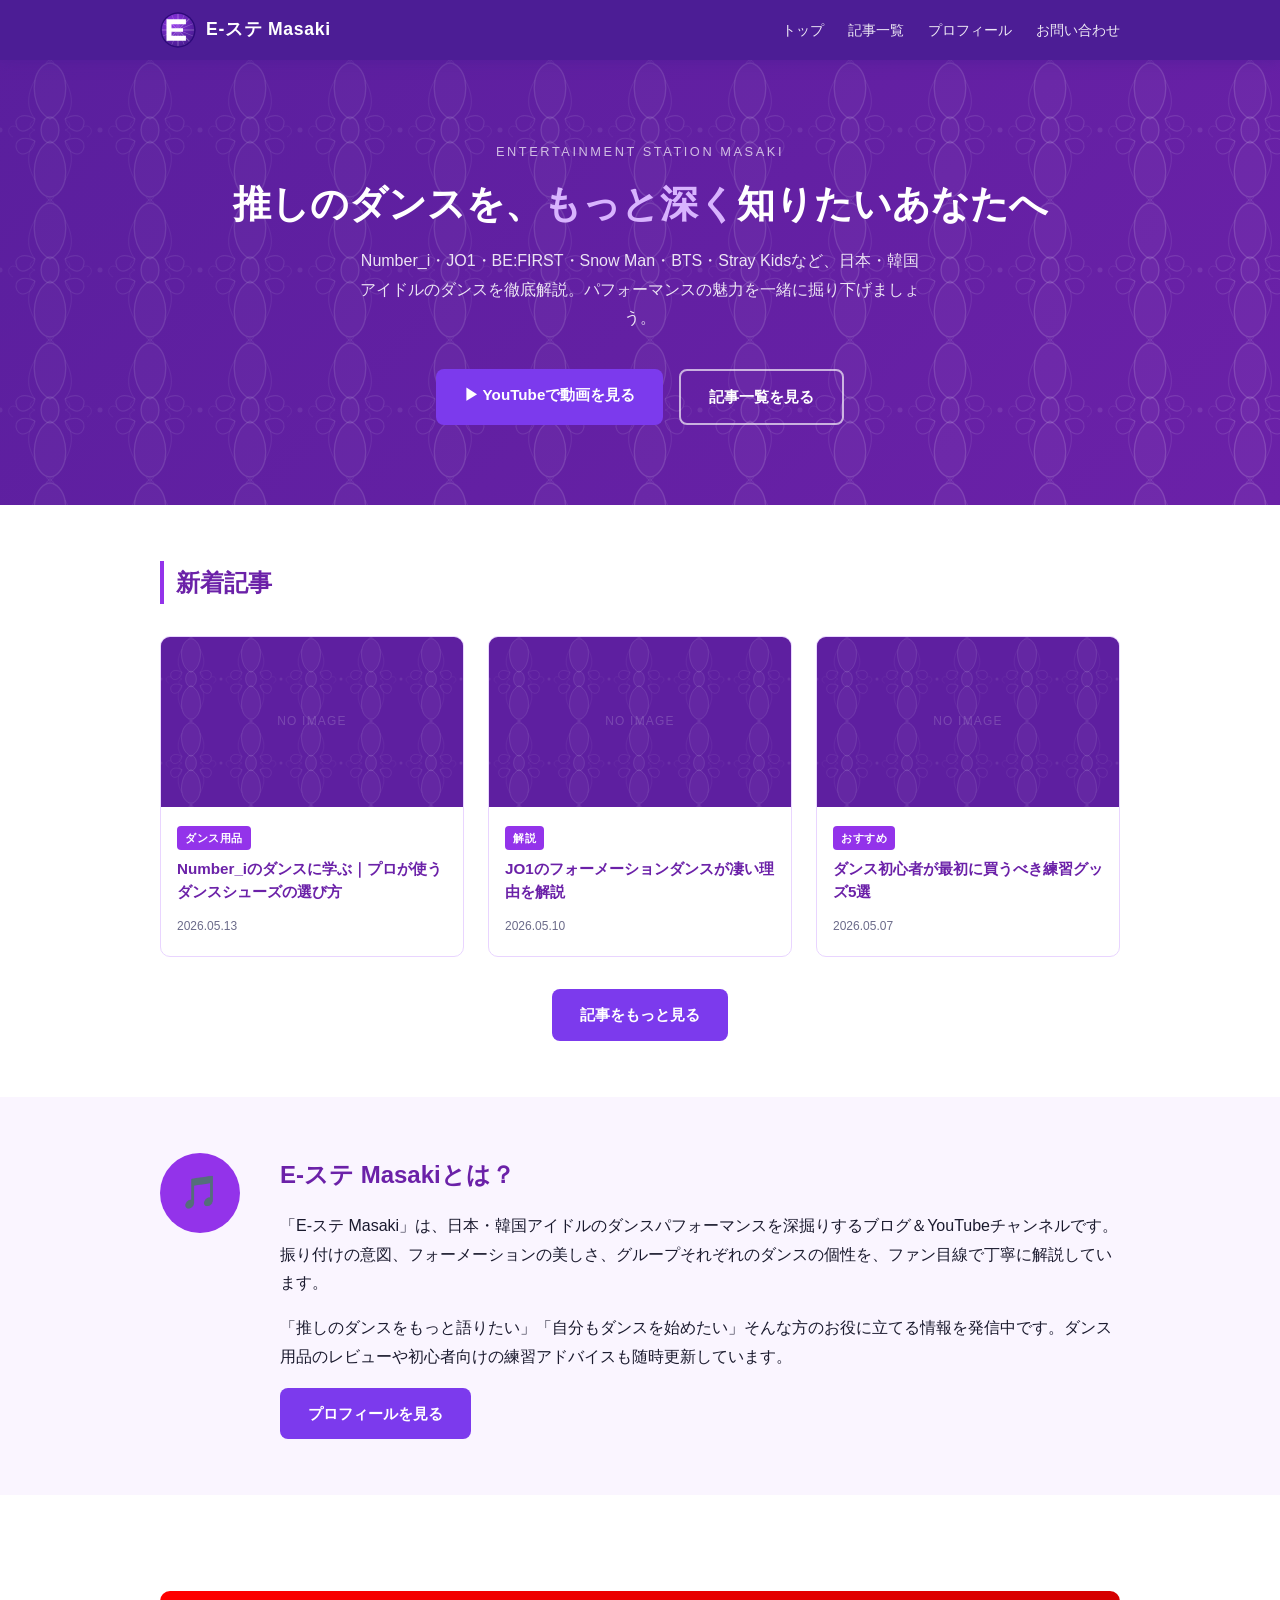
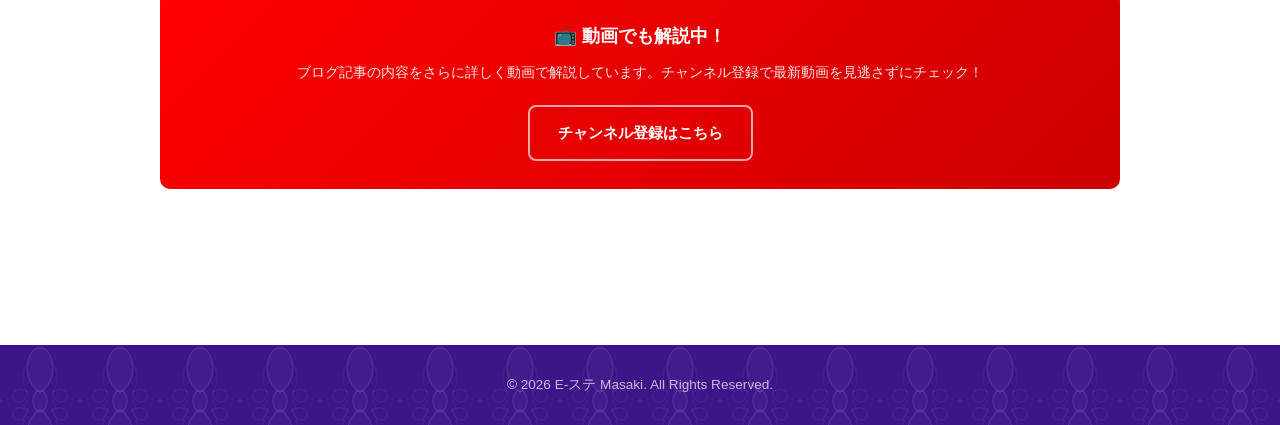
==== index.html @ 11317f89 "first commit" ====
<!DOCTYPE html>
<html lang="ja">
<head>
  <meta charset="UTF-8" />
  <meta name="viewport" content="width=device-width, initial-scale=1.0" />
  <title>E-ステ Masaki｜アイドルダンス解説ブログ</title>
  <meta name="description" content="Number_i・JO1・BE:FIRST・Snow Man・BTS・Stray Kidsなど、日本・韓国アイドルのダンスを解説するブログ。ダンス初心者から上級者まで、パフォーマンスの魅力を深掘りします。" />
  <meta name="google-site-verification" content="YOUR_VERIFICATION_CODE" />
  <link rel="stylesheet" href="css/style.css" />

  <!-- Google tag (gtag.js) -->
  <script async src="https://www.googletagmanager.com/gtag/js?id=G-30726V793G"></script>
  <script>
    window.dataLayer = window.dataLayer || [];
    function gtag(){dataLayer.push(arguments);}
    gtag('js', new Date());
    gtag('config', 'G-30726V793G');
  </script>

  <!-- Google AdSense（審査通過後にYOUR_ADSENSE_IDを実際のパブリッシャーIDに差し替えてください） -->
  <script async src="https://pagead2.googlesyndication.com/pagead/js/adsbygoogle.js?client=YOUR_ADSENSE_ID"
       crossorigin="anonymous"></script>
</head>
<body>

  <!-- ヘッダー -->
  <header class="site-header">
    <div class="container">
      <div class="site-title">
        <a href="/e-ste-masaki/">
          <img src="images/logo.svg" alt="E-ステ Masaki ロゴ" class="site-logo" width="36" height="36" />
          E-ステ Masaki
        </a>
      </div>
      <button class="nav-toggle" aria-label="メニューを開く" aria-expanded="false">
        <span></span><span></span><span></span>
      </button>
      <nav class="site-nav" aria-label="メインナビゲーション">
        <ul>
          <li><a href="/e-ste-masaki/">トップ</a></li>
          <li><a href="/e-ste-masaki/articles/">記事一覧</a></li>
          <li><a href="/e-ste-masaki/profile/">プロフィール</a></li>
          <li><a href="/e-ste-masaki/contact/">お問い合わせ</a></li>
        </ul>
      </nav>
    </div>
  </header>

  <main>
    <!-- ヒーローエリア -->
    <section class="hero">
      <div class="container">
        <p class="hero__eyebrow">ENTERTAINMENT STATION MASAKI</p>
        <h1 class="hero__title">
          推しのダンスを、<span>もっと深く</span>知りたいあなたへ
        </h1>
        <p class="hero__desc">
          Number_i・JO1・BE:FIRST・Snow Man・BTS・Stray Kidsなど、日本・韓国アイドルのダンスを徹底解説。パフォーマンスの魅力を一緒に掘り下げましょう。
        </p>
        <div class="hero__actions">
          <a href="https://www.youtube.com/@E-StationMasaki" class="btn btn--primary" target="_blank" rel="noopener">
            ▶ YouTubeで動画を見る
          </a>
          <a href="/e-ste-masaki/articles/" class="btn btn--outline">
            記事一覧を見る
          </a>
        </div>
      </div>
    </section>

    <!-- 新着記事 -->
    <section class="section">
      <div class="container">
        <h2 class="section__title">新着記事</h2>
        <div class="card-grid">

          <!-- 記事カード 1 -->
          <article class="card">
            <div class="card__thumb--placeholder">NO IMAGE</div>
            <div class="card__body">
              <span class="card__category">ダンス用品</span>
              <h3 class="card__title">
                <a href="/e-ste-masaki/articles/number-i-dance-shoes.html">
                  Number_iのダンスに学ぶ｜プロが使うダンスシューズの選び方
                </a>
              </h3>
              <time class="card__date" datetime="2026-05-13">2026.05.13</time>
            </div>
          </article>

          <!-- 記事カード 2（ダミー） -->
          <article class="card">
            <div class="card__thumb--placeholder">NO IMAGE</div>
            <div class="card__body">
              <span class="card__category">解説</span>
              <h3 class="card__title">
                <a href="#">JO1のフォーメーションダンスが凄い理由を解説</a>
              </h3>
              <time class="card__date" datetime="2026-05-10">2026.05.10</time>
            </div>
          </article>

          <!-- 記事カード 3（ダミー） -->
          <article class="card">
            <div class="card__thumb--placeholder">NO IMAGE</div>
            <div class="card__body">
              <span class="card__category">おすすめ</span>
              <h3 class="card__title">
                <a href="#">ダンス初心者が最初に買うべき練習グッズ5選</a>
              </h3>
              <time class="card__date" datetime="2026-05-07">2026.05.07</time>
            </div>
          </article>

        </div>
        <div style="text-align:center; margin-top:32px;">
          <a href="/e-ste-masaki/articles/" class="btn btn--primary">記事をもっと見る</a>
        </div>
      </div>
    </section>

    <!-- E-ステとは？ -->
    <section class="section section--bg">
      <div class="container">
        <div class="about-section">
          <div class="about-section__icon">🎵</div>
          <div class="about-section__text">
            <h2>E-ステ Masakiとは？</h2>
            <p>
              「E-ステ Masaki」は、日本・韓国アイドルのダンスパフォーマンスを深掘りするブログ＆YouTubeチャンネルです。振り付けの意図、フォーメーションの美しさ、グループそれぞれのダンスの個性を、ファン目線で丁寧に解説しています。
            </p>
            <p>
              「推しのダンスをもっと語りたい」「自分もダンスを始めたい」そんな方のお役に立てる情報を発信中です。ダンス用品のレビューや初心者向けの練習アドバイスも随時更新しています。
            </p>
            <a href="/e-ste-masaki/profile/" class="btn btn--primary">プロフィールを見る</a>
          </div>
        </div>
      </div>
    </section>

    <!-- YouTubeバナー -->
    <section class="section">
      <div class="container">
        <div class="yt-banner">
          <p class="yt-banner__title">📺 動画でも解説中！</p>
          <p class="yt-banner__desc">
            ブログ記事の内容をさらに詳しく動画で解説しています。チャンネル登録で最新動画を見逃さずにチェック！
          </p>
          <a href="https://www.youtube.com/@E-StationMasaki" class="btn btn--outline" target="_blank" rel="noopener">
            チャンネル登録はこちら
          </a>
        </div>
      </div>
    </section>
  </main>

  <!-- フッター -->
  <footer class="site-footer">
    <div class="container">
      <p>&copy; 2026 E-ステ Masaki. All Rights Reserved.</p>
    </div>
  </footer>

  <script src="js/main.js"></script>
</body>
</html>
---- css/style.css ----
/* Google Analytics: <head>内のGA_MEASUREMENT_IDを実際のIDに差し替えてください */

/* =============================
   リセット・基本設定
   ============================= */
*, *::before, *::after {
  box-sizing: border-box;
  margin: 0;
  padding: 0;
}

:root {
  --color-main:        #6B21A8;
  --color-main-dark:   #4C1D95;
  --color-main-deep:   #2D0A7A;
  --color-accent:      #9333EA;
  --color-accent-dark: #7C3AED;
  --color-gold:        #F59E0B;
  --color-gold-dark:   #D97706;
  --color-bg:          #ffffff;
  --color-bg-sub:      #FAF5FF;
  --color-text:        #1a1a2e;
  --color-text-light:  #6B6B8A;
  --color-border:      #E9D5FF;
  --max-width:         1000px;
  --font-base: -apple-system, BlinkMacSystemFont, "Hiragino Kaku Gothic ProN",
               "Hiragino Sans", Meiryo, sans-serif;
  --damask-url: url('../images/damask-pattern.svg');
}

html {
  font-size: 16px;
  scroll-behavior: smooth;
}

body {
  font-family: var(--font-base);
  color: var(--color-text);
  background: var(--color-bg);
  line-height: 1.8;
}

a {
  color: var(--color-accent);
  text-decoration: none;
}

a:hover {
  text-decoration: underline;
}

img {
  max-width: 100%;
  height: auto;
  display: block;
}

/* =============================
   レイアウト
   ============================= */
.container {
  max-width: var(--max-width);
  margin: 0 auto;
  padding: 0 20px;
}

/* =============================
   ヘッダー（sticky）
   ============================= */
.site-header {
  background: var(--color-main-dark);
  color: #fff;
  position: sticky;
  top: 0;
  z-index: 100;
  box-shadow: 0 2px 12px rgba(76, 29, 149, 0.5);
}

.site-header .container {
  display: flex;
  align-items: center;
  justify-content: space-between;
  height: 60px;
}

.site-title {
  font-size: 1.1rem;
  font-weight: bold;
  color: #fff;
  letter-spacing: 0.04em;
}

.site-title a {
  color: #fff;
  display: flex;
  align-items: center;
  gap: 10px;
}

.site-title a:hover {
  text-decoration: none;
  opacity: 0.85;
}

.site-logo {
  width: 36px;
  height: 36px;
  flex-shrink: 0;
  border-radius: 50%;
}

.site-nav ul {
  list-style: none;
  display: flex;
  gap: 24px;
}

.site-nav a {
  color: rgba(255,255,255,0.9);
  font-size: 0.9rem;
  font-weight: 500;
  transition: color 0.2s;
}

.site-nav a:hover {
  text-decoration: none;
  color: #D8B4FE;
}

/* ハンバーガーメニュー */
.nav-toggle {
  display: none;
  flex-direction: column;
  gap: 5px;
  cursor: pointer;
  background: none;
  border: none;
  padding: 4px;
}

.nav-toggle span {
  display: block;
  width: 24px;
  height: 2px;
  background: #fff;
  border-radius: 2px;
  transition: all 0.3s;
}

/* =============================
   フッター
   ============================= */
.site-footer {
  background-color: var(--color-main-dark);
  background-image: var(--damask-url);
  background-repeat: repeat;
  background-size: 80px auto;
  color: rgba(255,255,255,0.7);
  text-align: center;
  padding: 28px 20px;
  margin-top: 60px;
  font-size: 0.85rem;
  position: relative;
}

.site-footer::before {
  content: '';
  position: absolute;
  inset: 0;
  background: rgba(45, 10, 122, 0.45);
  pointer-events: none;
}

.site-footer .container {
  position: relative;
  z-index: 1;
}

.site-footer a {
  color: rgba(255,255,255,0.85);
}

/* =============================
   見出し
   ============================= */
h1 { font-size: 1.75rem; }
h2 { font-size: 1.5rem; }
h3 { font-size: 1.25rem; }

/* =============================
   ヒーローエリア
   ============================= */
.hero {
  background-color: var(--color-main);
  background-image: var(--damask-url);
  background-repeat: repeat;
  background-size: 100px auto;
  color: #fff;
  padding: 80px 20px;
  text-align: center;
  position: relative;
}

.hero::before {
  content: '';
  position: absolute;
  inset: 0;
  background: linear-gradient(
    135deg,
    rgba(76, 29, 149, 0.55) 0%,
    rgba(107, 33, 168, 0.3) 100%
  );
  pointer-events: none;
}

.hero .container {
  position: relative;
  z-index: 1;
}

.hero__eyebrow {
  font-size: 0.8rem;
  letter-spacing: 0.2em;
  opacity: 0.7;
  margin-bottom: 14px;
}

.hero__title {
  font-size: clamp(1.5rem, 4vw, 2.4rem);
  font-weight: bold;
  line-height: 1.4;
  margin-bottom: 16px;
}

.hero__title span {
  color: #D8B4FE;
}

.hero__desc {
  font-size: 1rem;
  opacity: 0.88;
  max-width: 560px;
  margin: 0 auto 36px;
}

.hero__actions {
  display: flex;
  gap: 16px;
  justify-content: center;
  flex-wrap: wrap;
}

/* =============================
   ボタン
   ============================= */
.btn {
  display: inline-block;
  padding: 12px 28px;
  border-radius: 8px;
  font-size: 0.95rem;
  font-weight: bold;
  cursor: pointer;
  transition: background 0.2s, opacity 0.2s, transform 0.15s;
  border: none;
  text-align: center;
}

.btn:hover {
  transform: translateY(-1px);
}

.btn--primary {
  background: var(--color-accent-dark);
  color: #fff;
}

.btn--primary:hover {
  background: var(--color-main);
  text-decoration: none;
}

.btn--outline {
  background: transparent;
  color: #fff;
  border: 2px solid rgba(255,255,255,0.65);
}

.btn--outline:hover {
  background: rgba(255,255,255,0.12);
  text-decoration: none;
}

/* アフィリエイトリンクボタン（ゴールド） */
.btn--affiliate {
  background: var(--color-gold);
  color: var(--color-main-dark);
  border-radius: 8px;
  padding: 12px 28px;
  font-weight: bold;
}

.btn--affiliate:hover {
  background: var(--color-gold-dark);
  text-decoration: none;
}

/* =============================
   セクション共通
   ============================= */
.section {
  padding: 56px 0;
}

.section--bg {
  background: var(--color-bg-sub);
}

.section__title {
  font-size: 1.5rem;
  font-weight: bold;
  color: var(--color-main);
  border-left: 4px solid var(--color-accent);
  padding-left: 12px;
  margin-bottom: 32px;
}

/* =============================
   記事カード
   ============================= */
.card-grid {
  display: grid;
  grid-template-columns: repeat(auto-fill, minmax(280px, 1fr));
  gap: 24px;
}

.card {
  background: #fff;
  border: 1px solid var(--color-border);
  border-radius: 10px;
  overflow: hidden;
  transition: box-shadow 0.2s, transform 0.2s;
}

.card:hover {
  box-shadow: 0 6px 24px rgba(107, 33, 168, 0.18);
  transform: translateY(-3px);
}

.card__thumb {
  width: 100%;
  aspect-ratio: 16/9;
  object-fit: cover;
}

.card__thumb--placeholder {
  width: 100%;
  aspect-ratio: 16/9;
  background-color: var(--color-main);
  background-image: var(--damask-url);
  background-repeat: repeat;
  background-size: 60px auto;
  display: flex;
  align-items: center;
  justify-content: center;
  color: rgba(255,255,255,0.3);
  font-size: 0.75rem;
  letter-spacing: 0.1em;
  position: relative;
}

.card__thumb--placeholder::before {
  content: '';
  position: absolute;
  inset: 0;
  background: rgba(76, 29, 149, 0.4);
}

.card__body {
  padding: 16px;
}

.card__category {
  display: inline-block;
  background: var(--color-accent);
  color: #fff;
  font-size: 0.7rem;
  font-weight: bold;
  padding: 2px 8px;
  border-radius: 4px;
  margin-bottom: 8px;
  letter-spacing: 0.05em;
}

.card__title {
  font-size: 0.95rem;
  font-weight: bold;
  color: var(--color-main);
  line-height: 1.5;
  margin-bottom: 8px;
}

.card__title a {
  color: inherit;
}

.card__title a:hover {
  color: var(--color-accent);
  text-decoration: none;
}

.card__date {
  font-size: 0.75rem;
  color: var(--color-text-light);
}

/* =============================
   チャンネル紹介セクション
   ============================= */
.about-section {
  display: flex;
  gap: 40px;
  align-items: flex-start;
}

.about-section__text h2 {
  font-size: 1.5rem;
  color: var(--color-main);
  margin-bottom: 16px;
}

.about-section__text p {
  color: var(--color-text);
  margin-bottom: 16px;
}

.about-section__icon {
  flex-shrink: 0;
  width: 80px;
  height: 80px;
  background: var(--color-accent);
  border-radius: 50%;
  display: flex;
  align-items: center;
  justify-content: center;
  color: #fff;
  font-size: 2rem;
}

/* =============================
   パンくずリスト
   ============================= */
.breadcrumb {
  font-size: 0.8rem;
  color: var(--color-text-light);
  padding: 12px 0;
  margin-bottom: 24px;
}

.breadcrumb a {
  color: var(--color-text-light);
}

.breadcrumb a:hover {
  color: var(--color-accent);
}

.breadcrumb__sep {
  margin: 0 6px;
}

/* =============================
   記事ページ
   ============================= */
.article-layout {
  display: grid;
  grid-template-columns: 1fr 280px;
  gap: 40px;
  align-items: start;
}

.article-header {
  margin-bottom: 28px;
}

.article-header__category {
  display: inline-block;
  background: var(--color-accent);
  color: #fff;
  font-size: 0.75rem;
  font-weight: bold;
  padding: 3px 10px;
  border-radius: 4px;
  margin-bottom: 12px;
}

.article-header__title {
  font-size: clamp(1.3rem, 3vw, 1.75rem);
  font-weight: bold;
  color: var(--color-main);
  line-height: 1.4;
  margin-bottom: 12px;
}

.article-header__meta {
  font-size: 0.8rem;
  color: var(--color-text-light);
  display: flex;
  gap: 16px;
}

.eyecatch {
  width: 100%;
  aspect-ratio: 16/9;
  object-fit: cover;
  border-radius: 8px;
  margin-bottom: 32px;
}

.eyecatch--placeholder {
  width: 100%;
  aspect-ratio: 16/9;
  border-radius: 8px;
  margin-bottom: 32px;
  background-color: var(--color-main);
  background-image: var(--damask-url);
  background-repeat: repeat;
  background-size: 80px auto;
  display: flex;
  align-items: center;
  justify-content: center;
  color: rgba(255,255,255,0.3);
  font-size: 0.85rem;
  position: relative;
}

.eyecatch--placeholder::before {
  content: '';
  position: absolute;
  inset: 0;
  border-radius: 8px;
  background: rgba(76, 29, 149, 0.35);
}

/* 目次 */
.toc {
  background: var(--color-bg-sub);
  border: 1px solid var(--color-border);
  border-left: 4px solid var(--color-accent);
  border-radius: 8px;
  padding: 20px 24px;
  margin-bottom: 36px;
}

.toc__title {
  font-size: 0.9rem;
  font-weight: bold;
  color: var(--color-main);
  margin-bottom: 12px;
}

.toc__list {
  list-style: none;
  counter-reset: toc-counter;
}

.toc__list li {
  counter-increment: toc-counter;
  padding: 4px 0;
  font-size: 0.875rem;
}

.toc__list li::before {
  content: counter(toc-counter) ". ";
  color: var(--color-accent);
  font-weight: bold;
}

.toc__list a {
  color: var(--color-text);
}

.toc__list a:hover {
  color: var(--color-accent);
}

.toc__list .toc-h3 {
  padding-left: 16px;
  font-size: 0.82rem;
}

.toc__list .toc-h3::before {
  content: "– ";
  color: var(--color-text-light);
}

/* 記事本文 */
.article-body h2 {
  font-size: 1.4rem;
  font-weight: bold;
  color: var(--color-main);
  border-bottom: 3px solid var(--color-accent);
  padding-bottom: 8px;
  margin: 40px 0 20px;
}

.article-body h3 {
  font-size: 1.1rem;
  font-weight: bold;
  color: var(--color-main);
  border-left: 3px solid var(--color-accent);
  padding-left: 10px;
  margin: 28px 0 14px;
}

.article-body p {
  margin-bottom: 20px;
  line-height: 1.9;
}

.article-body ul, .article-body ol {
  padding-left: 24px;
  margin-bottom: 20px;
}

.article-body li {
  margin-bottom: 8px;
}

/* アフィリエイトボックス */
.affiliate-box {
  border: 2px solid var(--color-gold);
  border-radius: 10px;
  padding: 24px;
  margin: 32px 0;
  background: #FFFBEB;
}

.affiliate-box__notice {
  font-size: 0.75rem;
  color: var(--color-text-light);
  margin-bottom: 16px;
}

.affiliate-box__inner {
  display: flex;
  gap: 20px;
  align-items: flex-start;
}

.affiliate-box__img {
  flex-shrink: 0;
  width: 120px;
  height: 120px;
  object-fit: cover;
  border-radius: 6px;
}

.affiliate-box__img--placeholder {
  flex-shrink: 0;
  width: 120px;
  height: 120px;
  border-radius: 6px;
  background: var(--color-bg-sub);
  border: 1px solid var(--color-border);
  display: flex;
  align-items: center;
  justify-content: center;
  color: var(--color-text-light);
  font-size: 0.7rem;
}

.affiliate-box__info {
  flex: 1;
}

.affiliate-box__name {
  font-weight: bold;
  font-size: 1rem;
  color: var(--color-main);
  margin-bottom: 8px;
}

.affiliate-box__desc {
  font-size: 0.875rem;
  color: var(--color-text);
  margin-bottom: 14px;
}

/* YouTubeバナー */
.yt-banner {
  background: linear-gradient(135deg, #ff0000 0%, #cc0000 100%);
  color: #fff;
  border-radius: 10px;
  padding: 28px 32px;
  text-align: center;
  margin: 40px 0;
}

.yt-banner__title {
  font-size: 1.15rem;
  font-weight: bold;
  margin-bottom: 8px;
}

.yt-banner__desc {
  font-size: 0.875rem;
  opacity: 0.9;
  margin-bottom: 20px;
}

/* 著者プロフィール欄 */
.author-box {
  background: var(--color-bg-sub);
  border: 1px solid var(--color-border);
  border-radius: 10px;
  padding: 24px;
  display: flex;
  gap: 20px;
  align-items: flex-start;
  margin: 40px 0;
}

.author-box__avatar {
  flex-shrink: 0;
  width: 64px;
  height: 64px;
  border-radius: 50%;
  background: var(--color-main);
  display: flex;
  align-items: center;
  justify-content: center;
  overflow: hidden;
}

.author-box__avatar img {
  width: 100%;
  height: 100%;
  object-fit: cover;
  border-radius: 50%;
}

.author-box__name {
  font-weight: bold;
  font-size: 1rem;
  color: var(--color-main);
  margin-bottom: 6px;
}

.author-box__bio {
  font-size: 0.875rem;
  color: var(--color-text);
}

/* 関連記事 */
.related-articles {
  margin: 40px 0;
}

.related-articles__title {
  font-size: 1.1rem;
  font-weight: bold;
  color: var(--color-main);
  margin-bottom: 20px;
  border-left: 4px solid var(--color-accent);
  padding-left: 10px;
}

/* サイドバー */
.sidebar {
  position: sticky;
  top: 80px;
}

.sidebar-widget {
  background: var(--color-bg-sub);
  border: 1px solid var(--color-border);
  border-radius: 8px;
  padding: 20px;
  margin-bottom: 24px;
}

.sidebar-widget__title {
  font-size: 0.9rem;
  font-weight: bold;
  color: var(--color-main);
  border-bottom: 2px solid var(--color-accent);
  padding-bottom: 8px;
  margin-bottom: 14px;
}

/* サイドバー：紫背景ウィジェット */
.sidebar-widget--dark {
  background-color: var(--color-main);
  background-image: var(--damask-url);
  background-repeat: repeat;
  background-size: 60px auto;
  border-color: var(--color-main-dark);
  color: #fff;
  text-align: center;
  position: relative;
}

.sidebar-widget--dark::before {
  content: '';
  position: absolute;
  inset: 0;
  border-radius: 8px;
  background: rgba(45, 10, 122, 0.4);
  pointer-events: none;
}

.sidebar-widget--dark > * {
  position: relative;
  z-index: 1;
}

.sidebar-widget--dark .sidebar-widget__title {
  color: #fff;
  border-color: #D8B4FE;
}

/* 記事一覧ページ */
.page-header {
  background-color: var(--color-main);
  background-image: var(--damask-url);
  background-repeat: repeat;
  background-size: 100px auto;
  color: #fff;
  padding: 52px 20px;
  text-align: center;
  position: relative;
}

.page-header::before {
  content: '';
  position: absolute;
  inset: 0;
  background: rgba(45, 10, 122, 0.45);
  pointer-events: none;
}

.page-header .container {
  position: relative;
  z-index: 1;
}

.page-header__title {
  font-size: 1.75rem;
  font-weight: bold;
}

.page-header__desc {
  font-size: 0.9rem;
  opacity: 0.78;
  margin-top: 8px;
}

/* =============================
   レスポンシブ
   ============================= */
@media (max-width: 768px) {
  .article-layout {
    grid-template-columns: 1fr;
  }

  .sidebar {
    position: static;
  }

  .about-section {
    flex-direction: column;
    gap: 20px;
  }

  .affiliate-box__inner {
    flex-direction: column;
  }

  .affiliate-box__img,
  .affiliate-box__img--placeholder {
    width: 100%;
    height: 180px;
  }

  .author-box {
    flex-direction: column;
  }

  .nav-toggle {
    display: flex;
  }

  .site-nav {
    display: none;
    position: absolute;
    top: 60px;
    left: 0;
    right: 0;
    background: var(--color-main-dark);
    padding: 16px 20px;
    box-shadow: 0 4px 12px rgba(0,0,0,0.3);
  }

  .site-nav.is-open {
    display: block;
  }

  .site-nav ul {
    flex-direction: column;
    gap: 14px;
  }

  .hero {
    padding: 52px 20px;
  }

  .card-grid {
    grid-template-columns: 1fr;
  }
}
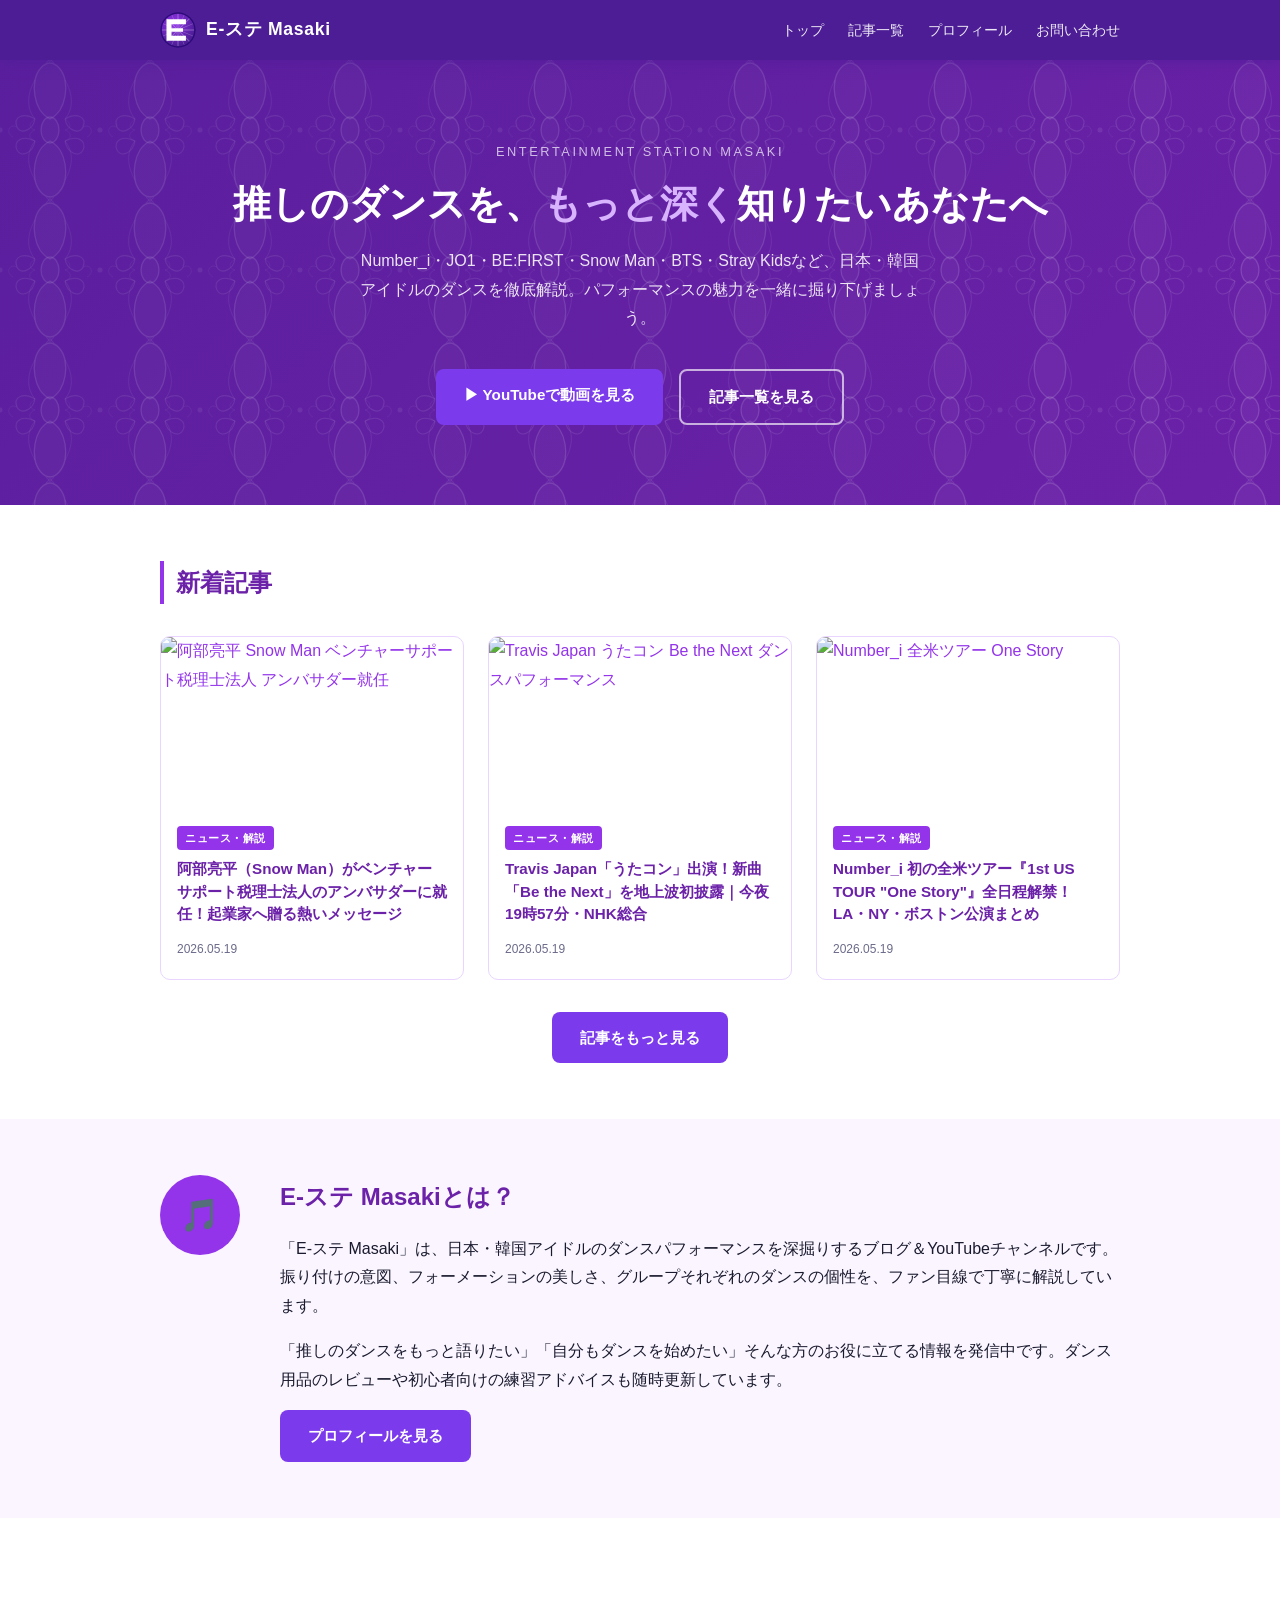
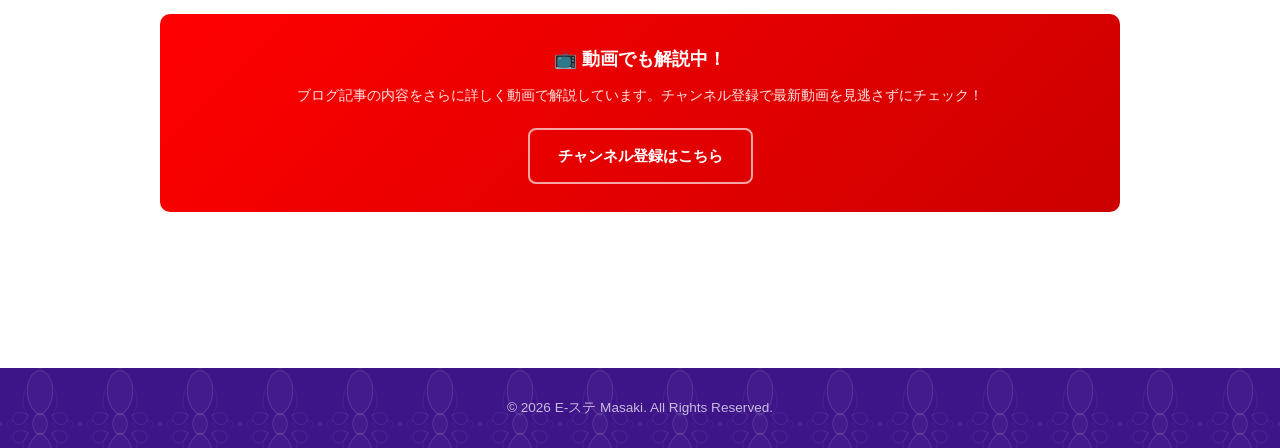
==== commit 91c80b6b: "トップ新着記事を実記事に修正・全記事サムネ設定 - index.html：新着記事3枚をダミーから実記事（阿部/Travis Japan/Number_i）に差し替え - articles/index" ====
--- a/index.html
+++ b/index.html
@@ -74,41 +74,66 @@
         <h2 class="section__title">新着記事</h2>
         <div class="card-grid">
 
-          <!-- 記事カード 1 -->
+          <!-- 記事カード 1：最新 -->
           <article class="card">
-            <div class="card__thumb--placeholder">NO IMAGE</div>
+            <a href="/e-ste-masaki/articles/abe-ryohei-venturesupport-ambassador.html" class="card__thumb-link">
+              <img
+                src="https://images.unsplash.com/photo-1541746972996-4e0b0f43e02a?fm=jpg&q=60&w=600&auto=format&fit=crop"
+                alt="阿部亮平 Snow Man ベンチャーサポート税理士法人 アンバサダー就任"
+                class="card__thumb"
+                width="600" height="338" loading="lazy"
+              />
+            </a>
             <div class="card__body">
-              <span class="card__category">ダンス用品</span>
+              <span class="card__category">ニュース・解説</span>
               <h3 class="card__title">
-                <a href="/e-ste-masaki/articles/number-i-dance-shoes.html">
-                  Number_iのダンスに学ぶ｜プロが使うダンスシューズの選び方
+                <a href="/e-ste-masaki/articles/abe-ryohei-venturesupport-ambassador.html">
+                  阿部亮平（Snow Man）がベンチャーサポート税理士法人のアンバサダーに就任！起業家へ贈る熱いメッセージ
                 </a>
               </h3>
-              <time class="card__date" datetime="2026-05-13">2026.05.13</time>
+              <time class="card__date" datetime="2026-05-19">2026.05.19</time>
             </div>
           </article>
 
-          <!-- 記事カード 2（ダミー） -->
+          <!-- 記事カード 2 -->
           <article class="card">
-            <div class="card__thumb--placeholder">NO IMAGE</div>
+            <a href="/e-ste-masaki/articles/travis-japan-utacon-be-the-next.html" class="card__thumb-link">
+              <img
+                src="https://images.unsplash.com/photo-1745852737823-b232328edd72?fm=jpg&q=60&w=600&auto=format&fit=crop"
+                alt="Travis Japan うたコン Be the Next ダンスパフォーマンス"
+                class="card__thumb"
+                width="600" height="338" loading="lazy"
+              />
+            </a>
             <div class="card__body">
-              <span class="card__category">解説</span>
+              <span class="card__category">ニュース・解説</span>
               <h3 class="card__title">
-                <a href="#">JO1のフォーメーションダンスが凄い理由を解説</a>
+                <a href="/e-ste-masaki/articles/travis-japan-utacon-be-the-next.html">
+                  Travis Japan「うたコン」出演！新曲「Be the Next」を地上波初披露｜今夜19時57分・NHK総合
+                </a>
               </h3>
-              <time class="card__date" datetime="2026-05-10">2026.05.10</time>
+              <time class="card__date" datetime="2026-05-19">2026.05.19</time>
             </div>
           </article>
 
-          <!-- 記事カード 3（ダミー） -->
+          <!-- 記事カード 3 -->
           <article class="card">
-            <div class="card__thumb--placeholder">NO IMAGE</div>
+            <a href="/e-ste-masaki/articles/number-i-us-tour-one-story.html" class="card__thumb-link">
+              <img
+                src="https://images.unsplash.com/photo-1540039155733-5bb30b53aa14?fm=jpg&q=60&w=600&auto=format&fit=crop"
+                alt="Number_i 全米ツアー One Story"
+                class="card__thumb"
+                width="600" height="338" loading="lazy"
+              />
+            </a>
             <div class="card__body">
-              <span class="card__category">おすすめ</span>
+              <span class="card__category">ニュース・解説</span>
               <h3 class="card__title">
-                <a href="#">ダンス初心者が最初に買うべき練習グッズ5選</a>
+                <a href="/e-ste-masaki/articles/number-i-us-tour-one-story.html">
+                  Number_i 初の全米ツアー『1st US TOUR "One Story"』全日程解禁！LA・NY・ボストン公演まとめ
+                </a>
               </h3>
-              <time class="card__date" datetime="2026-05-07">2026.05.07</time>
+              <time class="card__date" datetime="2026-05-19">2026.05.19</time>
             </div>
           </article>
 
--- a/css/style.css
+++ b/css/style.css
@@ -346,10 +346,21 @@
   transform: translateY(-3px);
 }
 
+.card__thumb-link {
+  display: block;
+  overflow: hidden;
+}
+
 .card__thumb {
   width: 100%;
   aspect-ratio: 16/9;
   object-fit: cover;
+  display: block;
+  transition: transform 0.3s ease;
+}
+
+.card__thumb-link:hover .card__thumb {
+  transform: scale(1.04);
 }
 
 .card__thumb--placeholder {
@@ -513,8 +524,17 @@
   aspect-ratio: 16/9;
   object-fit: cover;
   border-radius: 8px;
-  margin-bottom: 32px;
-}
+  margin-bottom: 8px;
+  display: block;
+}
+
+.eyecatch-credit {
+  font-size: 0.72rem;
+  color: #9CA3AF;
+  text-align: right;
+  margin-bottom: 28px;
+}
+.eyecatch-credit a { color: #9CA3AF; }
 
 .eyecatch--placeholder {
   width: 100%;
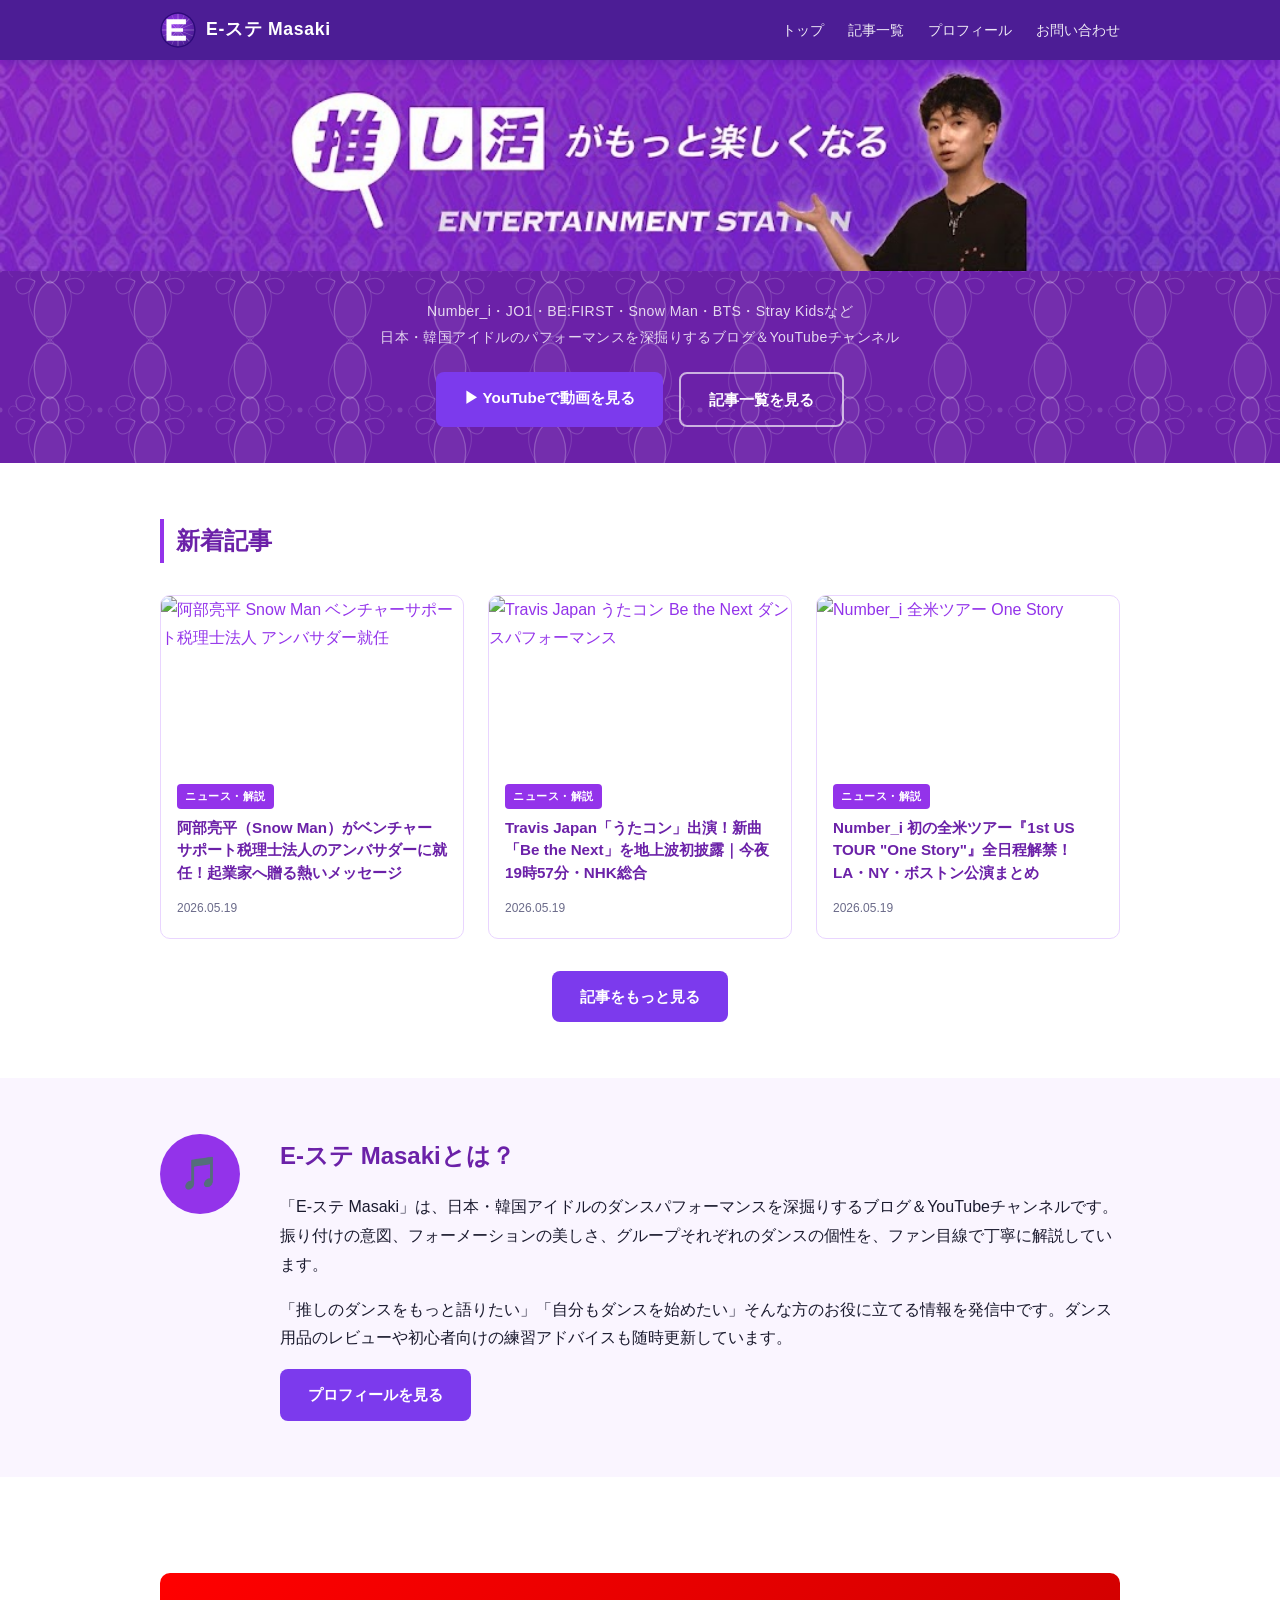
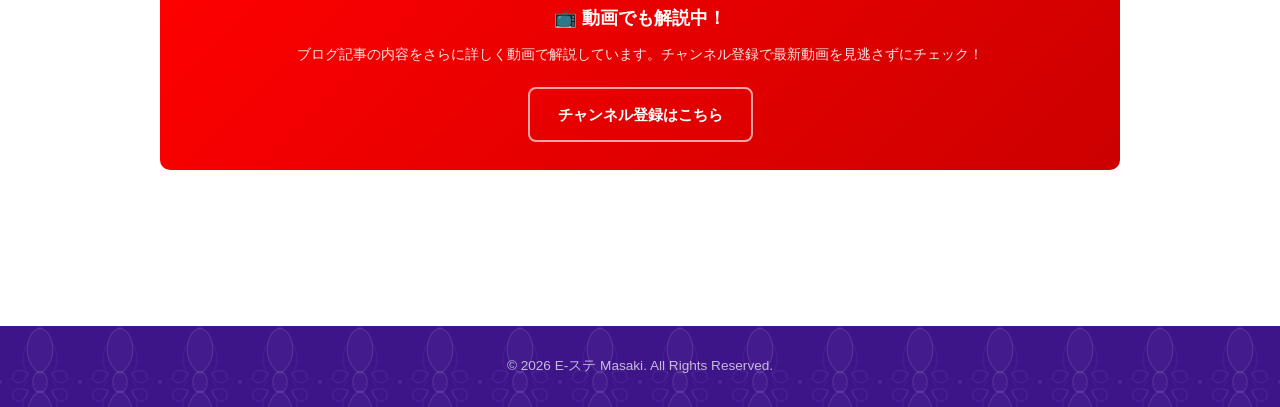
==== commit 2c859c67: "ヒーローにYouTubeバナー画像を設定・デザインリニューアル - images/hero-banner.jpg：YouTubeチャンネルバナーをプロジェクトに追加 - index.html：バナー画" ====
--- a/index.html
+++ b/index.html
@@ -49,21 +49,40 @@
   <main>
     <!-- ヒーローエリア -->
     <section class="hero">
-      <div class="container">
-        <p class="hero__eyebrow">ENTERTAINMENT STATION MASAKI</p>
-        <h1 class="hero__title">
-          推しのダンスを、<span>もっと深く</span>知りたいあなたへ
-        </h1>
-        <p class="hero__desc">
-          Number_i・JO1・BE:FIRST・Snow Man・BTS・Stray Kidsなど、日本・韓国アイドルのダンスを徹底解説。パフォーマンスの魅力を一緒に掘り下げましょう。
-        </p>
-        <div class="hero__actions">
-          <a href="https://www.youtube.com/@E-StationMasaki" class="btn btn--primary" target="_blank" rel="noopener">
-            ▶ YouTubeで動画を見る
-          </a>
-          <a href="/e-ste-masaki/articles/" class="btn btn--outline">
-            記事一覧を見る
-          </a>
+      <!-- バナー画像（クリックでYouTubeへ） -->
+      <a
+        href="https://www.youtube.com/@E-StationMasaki"
+        target="_blank"
+        rel="noopener"
+        class="hero__banner-link"
+        aria-label="E-ステ Masaki YouTubeチャンネルを見る"
+      >
+        <img
+          src="images/hero-banner.jpg"
+          alt="推し活がもっと楽しくなる - E-ステ Masaki ENTERTAINMENT STATION"
+          class="hero__banner-img"
+          width="1060"
+          height="175"
+          loading="eager"
+          fetchpriority="high"
+        />
+      </a>
+
+      <!-- CTA エリア -->
+      <div class="hero__cta-row">
+        <div class="container">
+          <p class="hero__tagline">
+            Number_i・JO1・BE:FIRST・Snow Man・BTS・Stray Kidsなど<br>
+            日本・韓国アイドルのパフォーマンスを深掘りするブログ＆YouTubeチャンネル
+          </p>
+          <div class="hero__actions">
+            <a href="https://www.youtube.com/@E-StationMasaki" class="btn btn--primary" target="_blank" rel="noopener">
+              ▶ YouTubeで動画を見る
+            </a>
+            <a href="/e-ste-masaki/articles/" class="btn btn--outline">
+              記事一覧を見る
+            </a>
+          </div>
         </div>
       </div>
     </section>
--- a/css/style.css
+++ b/css/style.css
@@ -196,26 +196,53 @@
   background-repeat: repeat;
   background-size: 100px auto;
   color: #fff;
-  padding: 80px 20px;
+  padding: 0;
   text-align: center;
   position: relative;
 }
 
 .hero::before {
-  content: '';
-  position: absolute;
-  inset: 0;
-  background: linear-gradient(
-    135deg,
-    rgba(76, 29, 149, 0.55) 0%,
-    rgba(107, 33, 168, 0.3) 100%
-  );
-  pointer-events: none;
-}
-
-.hero .container {
+  display: none; /* バナー画像ヒーローではオーバーレイ不要 */
+}
+
+/* ── バナー画像リンク ── */
+.hero__banner-link {
+  display: block;
+  width: 100%;
+  overflow: hidden;
+  line-height: 0; /* 画像下の隙間を消す */
+  text-decoration: none;
+  transition: opacity 0.25s;
+}
+
+.hero__banner-link:hover {
+  opacity: 0.93;
+  text-decoration: none;
+}
+
+.hero__banner-img {
+  width: 100%;
+  height: auto;
+  min-height: 80px;
+  object-fit: cover;
+  object-position: center;
+  display: block;
+}
+
+/* ── CTA エリア（バナー下） ── */
+.hero__cta-row {
+  padding: 28px 20px 36px;
+  text-align: center;
   position: relative;
   z-index: 1;
+}
+
+.hero__tagline {
+  font-size: 0.88rem;
+  color: rgba(255, 255, 255, 0.82);
+  margin-bottom: 22px;
+  letter-spacing: 0.03em;
+  line-height: 1.8;
 }
 
 .hero__eyebrow {
